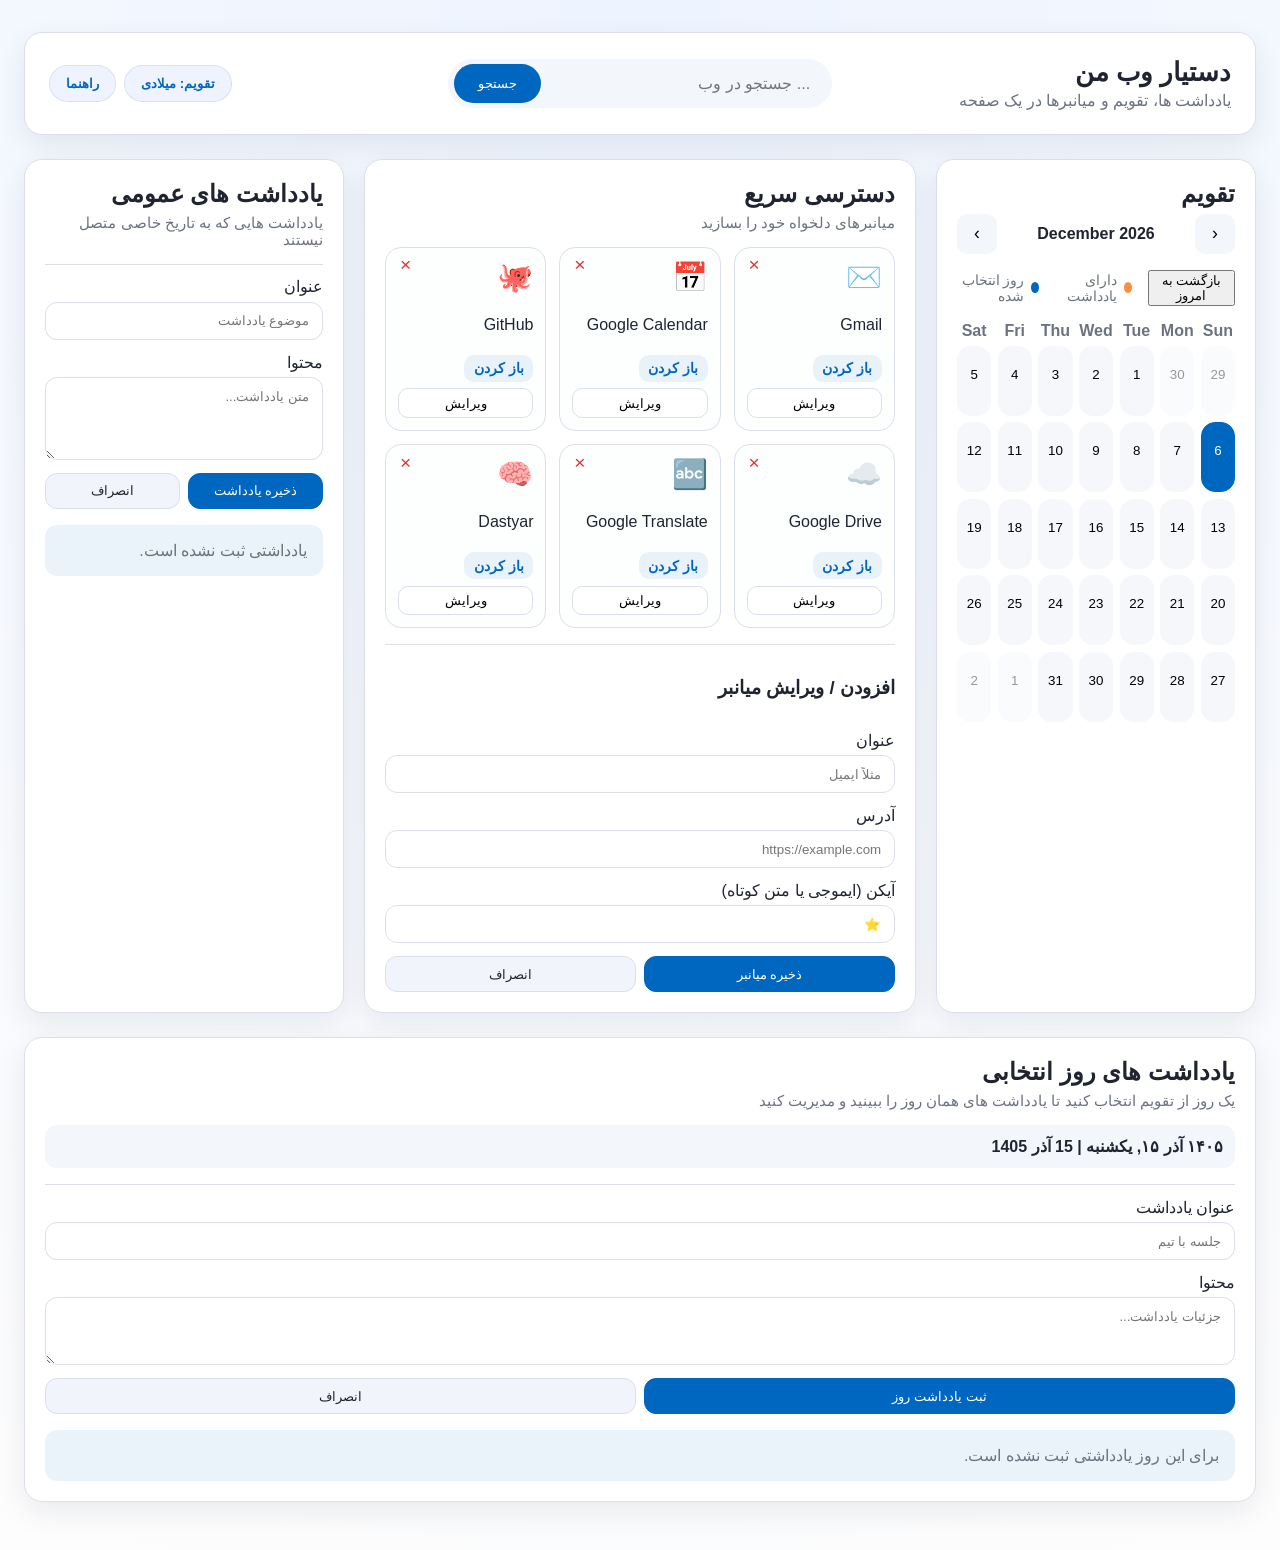
==== extension/popup.html @ 6c07d633 "first verison using libraries" ====
<!DOCTYPE html>
<html lang="fa" dir="rtl">
  <head>
    <meta charset="UTF-8" />
    <meta name="viewport" content="width=device-width, initial-scale=1.0" />
    <title>دستیار وب</title>
    <link rel="stylesheet" href="shared/styles.css" />
    <script type="module" src="shared/main.js" defer></script>
  </head>
  <body>
    <div class="app-shell">
      <header class="app-header">
        <div class="branding">
          <h1>دستیار وب من</h1>
          <p>یادداشت ها، تقویم و میانبرها در یک صفحه</p>
        </div>
        <form id="search-form" class="search-form">
          <label for="search-input" class="sr-only">عبارت جستجو</label>
          <input
            id="search-input"
            type="search"
            placeholder="... جستجو در وب"
            autocomplete="off"
          />
          <button type="submit">جستجو</button>
        </form>
        <div class="header-actions">
          <button id="calendar-mode-toggle" type="button">
            تقویم: میلادی
          </button>
          <button id="open-help" type="button">راهنما</button>
        </div>
      </header>

      <main class="app-grid">
        <section class="panel calendar-panel" id="calendar-panel">
          <div class="panel-header">
            <h2>تقویم</h2>
            <div class="calendar-controls">
              <button data-action="prev-month" type="button" aria-label="ماه قبل">
                ‹
              </button>
              <div class="calendar-current">
                <span id="calendar-month">---</span>
                <span id="calendar-year"></span>
              </div>
              <button data-action="next-month" type="button" aria-label="ماه بعد">
                ›
              </button>
            </div>
          </div>
          <div class="calendar-meta">
            <button id="calendar-today-btn" type="button">بازگشت به امروز</button>
            <div class="calendar-legend">
              <span class="legend-item">
                <span class="dot dot-has-note"></span>
                دارای یادداشت
              </span>
              <span class="legend-item">
                <span class="dot dot-selected"></span>
                روز انتخاب شده
              </span>
            </div>
          </div>
          <div class="calendar-grid" id="calendar-grid" aria-live="polite"></div>
        </section>

        <section class="panel quick-access-panel" id="quick-access-panel">
          <div class="panel-header">
            <h2>دسترسی سریع</h2>
            <p class="panel-subtitle">میانبرهای دلخواه خود را بسازید</p>
          </div>
          <div class="quick-access-grid" id="quick-access-grid"></div>
          <form id="quick-access-form" class="stacked-form">
            <h3>افزودن / ویرایش میانبر</h3>
            <input type="hidden" id="quick-link-id" />
            <div class="form-field">
              <label for="quick-link-title">عنوان</label>
              <input id="quick-link-title" type="text" placeholder="مثلاً ایمیل" required />
            </div>
            <div class="form-field">
              <label for="quick-link-url">آدرس</label>
              <input
                id="quick-link-url"
                type="url"
                placeholder="https://example.com"
                required
              />
            </div>
            <div class="form-field">
              <label for="quick-link-icon">آیکن (ایموجی یا متن کوتاه)</label>
              <input id="quick-link-icon" type="text" maxlength="3" placeholder="⭐️" />
            </div>
            <div class="form-actions">
              <button type="submit">ذخیره میانبر</button>
              <button type="button" id="quick-link-cancel">انصراف</button>
            </div>
          </form>
        </section>

        <section class="panel notes-panel" id="notes-panel">
          <div class="panel-header">
            <h2>یادداشت های عمومی</h2>
            <p class="panel-subtitle">یادداشت هایی که به تاریخ خاصی متصل نیستند</p>
          </div>
          <form id="note-form" class="stacked-form">
            <input type="hidden" id="note-id" />
            <div class="form-field">
              <label for="note-title">عنوان</label>
              <input id="note-title" type="text" placeholder="موضوع یادداشت" required />
            </div>
            <div class="form-field">
              <label for="note-content">محتوا</label>
              <textarea id="note-content" rows="4" placeholder="متن یادداشت..." required></textarea>
            </div>
            <div class="form-actions">
              <button type="submit">ذخیره یادداشت</button>
              <button type="button" id="note-cancel">انصراف</button>
            </div>
          </form>
          <div class="notes-list" id="notes-list" aria-live="polite"></div>
        </section>
      </main>

      <section class="panel date-notes-panel" id="date-notes-panel">
        <div class="panel-header">
          <h2>یادداشت های روز انتخابی</h2>
          <p class="panel-subtitle">
            یک روز از تقویم انتخاب کنید تا یادداشت های همان روز را ببینید و مدیریت کنید
          </p>
        </div>
        <div class="selected-date" id="selected-date-label">هنوز تاریخی انتخاب نشده است</div>
        <form id="date-note-form" class="stacked-form" data-disabled="true">
          <input type="hidden" id="date-note-id" />
          <div class="form-field">
            <label for="date-note-title">عنوان یادداشت</label>
            <input id="date-note-title" type="text" placeholder="جلسه با تیم" required />
          </div>
          <div class="form-field">
            <label for="date-note-content">محتوا</label>
            <textarea id="date-note-content" rows="3" placeholder="جزئیات یادداشت..." required></textarea>
          </div>
          <div class="form-actions">
            <button type="submit">ثبت یادداشت روز</button>
            <button type="button" id="date-note-cancel">انصراف</button>
          </div>
        </form>
        <div class="notes-list" id="date-notes-list"></div>
      </section>
    </div>

    <template id="quick-link-template">
      <article class="quick-link-card">
        <button class="delete" title="حذف میانبر">&times;</button>
        <div class="icon"></div>
        <div class="details">
          <p class="title"></p>
          <a class="url" target="_blank" rel="noopener noreferrer">باز کردن</a>
        </div>
        <div class="card-actions">
          <button class="edit">ویرایش</button>
        </div>
      </article>
    </template>

    <template id="note-template">
      <article class="note-card">
        <div class="note-head">
          <h3></h3>
          <span class="timestamps"></span>
        </div>
        <p class="content"></p>
        <div class="card-actions">
          <button class="edit">ویرایش</button>
          <button class="delete">حذف</button>
        </div>
      </article>
    </template>
  </body>
</html>
---- extension/shared/styles.css ----
:root {
  color-scheme: light;
  --bg: #f6f7fb;
  --panel: #ffffff;
  --border: #dcdfea;
  --primary: #0067c0;
  --primary-light: rgba(0, 103, 192, 0.08);
  --text: #1f2430;
  --text-muted: #6b7280;
  --shadow: 0 10px 30px rgba(15, 23, 42, 0.08);
  font-family: "Vazirmatn", "IRANSans", "Segoe UI", sans-serif;
}

*,
*::before,
*::after {
  box-sizing: border-box;
}

body {
  margin: 0;
  min-height: 100vh;
  background: radial-gradient(circle at top, #eef4ff, #fdfdfd);
  color: var(--text);
}

.app-shell {
  max-width: 1280px;
  margin: 0 auto;
  padding: 2rem 1.5rem 3rem;
  display: flex;
  flex-direction: column;
  gap: 1.5rem;
}

.app-header {
  background: var(--panel);
  border: 1px solid var(--border);
  border-radius: 18px;
  padding: 1.5rem;
  display: grid;
  gap: 1rem;
  grid-template-columns: repeat(auto-fit, minmax(220px, 1fr));
  align-items: center;
  box-shadow: var(--shadow);
}

.branding h1 {
  margin: 0 0 0.25rem;
  font-size: 1.6rem;
}

.branding p {
  margin: 0;
  color: var(--text-muted);
}

.search-form {
  display: flex;
  gap: 0.5rem;
  background: #f3f6fb;
  border-radius: 999px;
  padding: 0.35rem;
}

.search-form input {
  flex: 1;
  border: none;
  background: transparent;
  padding: 0.65rem 1rem;
  font-size: 1rem;
  border-radius: 999px;
}

.search-form button {
  border: none;
  background: var(--primary);
  color: #fff;
  padding: 0.65rem 1.5rem;
  border-radius: 999px;
  cursor: pointer;
}

.header-actions {
  display: flex;
  gap: 0.5rem;
  justify-content: flex-end;
}

.header-actions button {
  border-radius: 999px;
  border: 1px solid rgba(0, 0, 0, 0.08);
  padding: 0.6rem 1rem;
  background: #eef3ff;
  color: var(--primary);
  cursor: pointer;
  font-weight: 600;
  transition: background 0.2s ease, color 0.2s ease;
}

.header-actions button:hover {
  background: var(--primary);
  color: #fff;
}

.app-grid {
  display: grid;
  grid-template-columns: 320px minmax(280px, 1fr) 320px;
  gap: 1.25rem;
}

.panel {
  background: var(--panel);
  border-radius: 18px;
  border: 1px solid var(--border);
  padding: 1.25rem;
  box-shadow: var(--shadow);
  display: flex;
  flex-direction: column;
  gap: 1rem;
}

.panel-header {
  display: flex;
  flex-direction: column;
  gap: 0.35rem;
}

.panel-header h2 {
  margin: 0;
}

.panel-subtitle {
  margin: 0;
  color: var(--text-muted);
  font-size: 0.92rem;
}

.calendar-controls {
  display: flex;
  align-items: center;
  justify-content: space-between;
  gap: 0.75rem;
}

.calendar-controls button {
  border: none;
  background: #f3f6fb;
  width: 2.5rem;
  height: 2.5rem;
  border-radius: 10px;
  cursor: pointer;
  font-size: 1.1rem;
}

.calendar-current {
  text-align: center;
  font-weight: 600;
}

.calendar-meta {
  display: flex;
  align-items: center;
  justify-content: space-between;
  gap: 1rem;
}

.calendar-legend {
  display: flex;
  gap: 1rem;
  font-size: 0.85rem;
  color: var(--text-muted);
}

.legend-item {
  display: flex;
  align-items: center;
  gap: 0.4rem;
}

.dot {
  width: 0.7rem;
  height: 0.7rem;
  border-radius: 50%;
  display: inline-block;
}

.dot-has-note {
  background: #ff8f3f;
}

.dot-selected {
  background: var(--primary);
}

.calendar-grid {
  display: grid;
  grid-template-columns: repeat(7, minmax(0, 1fr));
  gap: 0.4rem;
}

.weekday {
  text-align: center;
  font-weight: 600;
  color: var(--text-muted);
}

.calendar-cell {
  border: none;
  border-radius: 14px;
  padding: 0.65rem 0.35rem;
  min-height: 70px;
  background: #f5f7fb;
  display: flex;
  flex-direction: column;
  align-items: center;
  justify-content: center;
  gap: 0.4rem;
  cursor: pointer;
  position: relative;
  transition: transform 0.15s ease, background 0.15s ease;
}

.calendar-cell:hover {
  transform: translateY(-2px);
}

.calendar-cell.muted {
  opacity: 0.4;
}

.calendar-cell.today {
  border: 1px solid var(--primary);
}

.calendar-cell.selected {
  background: var(--primary);
  color: #fff;
}

.calendar-cell.has-note .note-dot {
  background: #ff8f3f;
  opacity: 1;
}

.note-dot {
  width: 0.4rem;
  height: 0.4rem;
  border-radius: 50%;
  background: transparent;
}

.quick-access-grid {
  display: grid;
  grid-template-columns: repeat(auto-fill, minmax(140px, 1fr));
  gap: 0.8rem;
}

.quick-link-card {
  position: relative;
  border: 1px solid var(--border);
  border-radius: 16px;
  padding: 0.75rem;
  display: flex;
  flex-direction: column;
  gap: 0.4rem;
  background: #fdfefe;
}

.quick-link-card .delete {
  position: absolute;
  top: 0.35rem;
  left: 0.5rem;
  border: none;
  background: transparent;
  color: #d33;
  font-size: 1.2rem;
  cursor: pointer;
}

.quick-link-card .icon {
  font-size: 1.8rem;
}

.quick-link-card .url {
  display: inline-flex;
  align-items: center;
  justify-content: center;
  gap: 0.3rem;
  margin-top: 0.3rem;
  padding: 0.35rem 0.6rem;
  border-radius: 10px;
  font-size: 0.88rem;
  font-weight: 600;
  color: var(--primary);
  background: var(--primary-light);
  text-decoration: none;
}

.card-actions {
  display: flex;
  gap: 0.4rem;
}

.card-actions button {
  flex: 1;
  border: 1px solid var(--border);
  border-radius: 10px;
  background: var(--panel);
  cursor: pointer;
  padding: 0.4rem;
}

.stacked-form {
  display: flex;
  flex-direction: column;
  gap: 0.8rem;
  border-top: 1px solid var(--border);
  padding-top: 0.8rem;
}

.form-field {
  display: flex;
  flex-direction: column;
  gap: 0.35rem;
}

.form-field input,
.form-field textarea {
  border: 1px solid var(--border);
  border-radius: 12px;
  padding: 0.65rem 0.8rem;
  font-family: inherit;
  background: #fff;
  color: var(--text);
}

.form-actions {
  display: flex;
  gap: 0.5rem;
}

.form-actions button {
  flex: 1;
  border-radius: 12px;
  padding: 0.6rem 1rem;
  cursor: pointer;
  border: 1px solid transparent;
}

.form-actions button[type="submit"] {
  background: var(--primary);
  color: #fff;
  border-color: var(--primary);
}

.form-actions button[type="button"] {
  border-color: var(--border);
  background: #f2f4fb;
  color: var(--text);
}

.notes-list {
  display: flex;
  flex-direction: column;
  gap: 0.65rem;
}

.note-card {
  border: 1px solid var(--border);
  border-radius: 16px;
  padding: 0.8rem;
  display: flex;
  flex-direction: column;
  gap: 0.5rem;
}

.note-head {
  display: flex;
  align-items: baseline;
  justify-content: space-between;
  gap: 0.5rem;
}

.note-head h3 {
  margin: 0;
  font-size: 1.05rem;
}

.note-head .timestamps {
  font-size: 0.8rem;
  color: var(--text-muted);
}

.note-card .content {
  margin: 0;
  color: #1f2937;
  line-height: 1.5;
}

.empty-placeholder {
  margin: 0;
  padding: 1rem;
  border-radius: 12px;
  background: var(--primary-light);
  color: var(--text-muted);
}

.selected-date {
  font-weight: 600;
  padding: 0.75rem;
  border-radius: 12px;
  background: #f3f6fb;
}

.date-notes-panel form[data-disabled="true"] {
  pointer-events: none;
  opacity: 0.6;
}

.sr-only {
  position: absolute;
  width: 1px;
  height: 1px;
  padding: 0;
  margin: -1px;
  overflow: hidden;
  clip: rect(0, 0, 0, 0);
  border: 0;
}

@media (max-width: 1100px) {
  .app-grid {
    grid-template-columns: repeat(2, minmax(0, 1fr));
  }
}

@media (max-width: 840px) {
  .app-header {
    grid-template-columns: 1fr;
    text-align: center;
  }

  .header-actions {
    justify-content: center;
  }

  .app-grid {
    grid-template-columns: 1fr;
  }
}

@media (max-width: 520px) {
  .app-shell {
    padding: 1.5rem 1rem;
  }

  .calendar-grid {
    gap: 0.25rem;
  }

  .calendar-cell {
    min-height: 60px;
  }
}
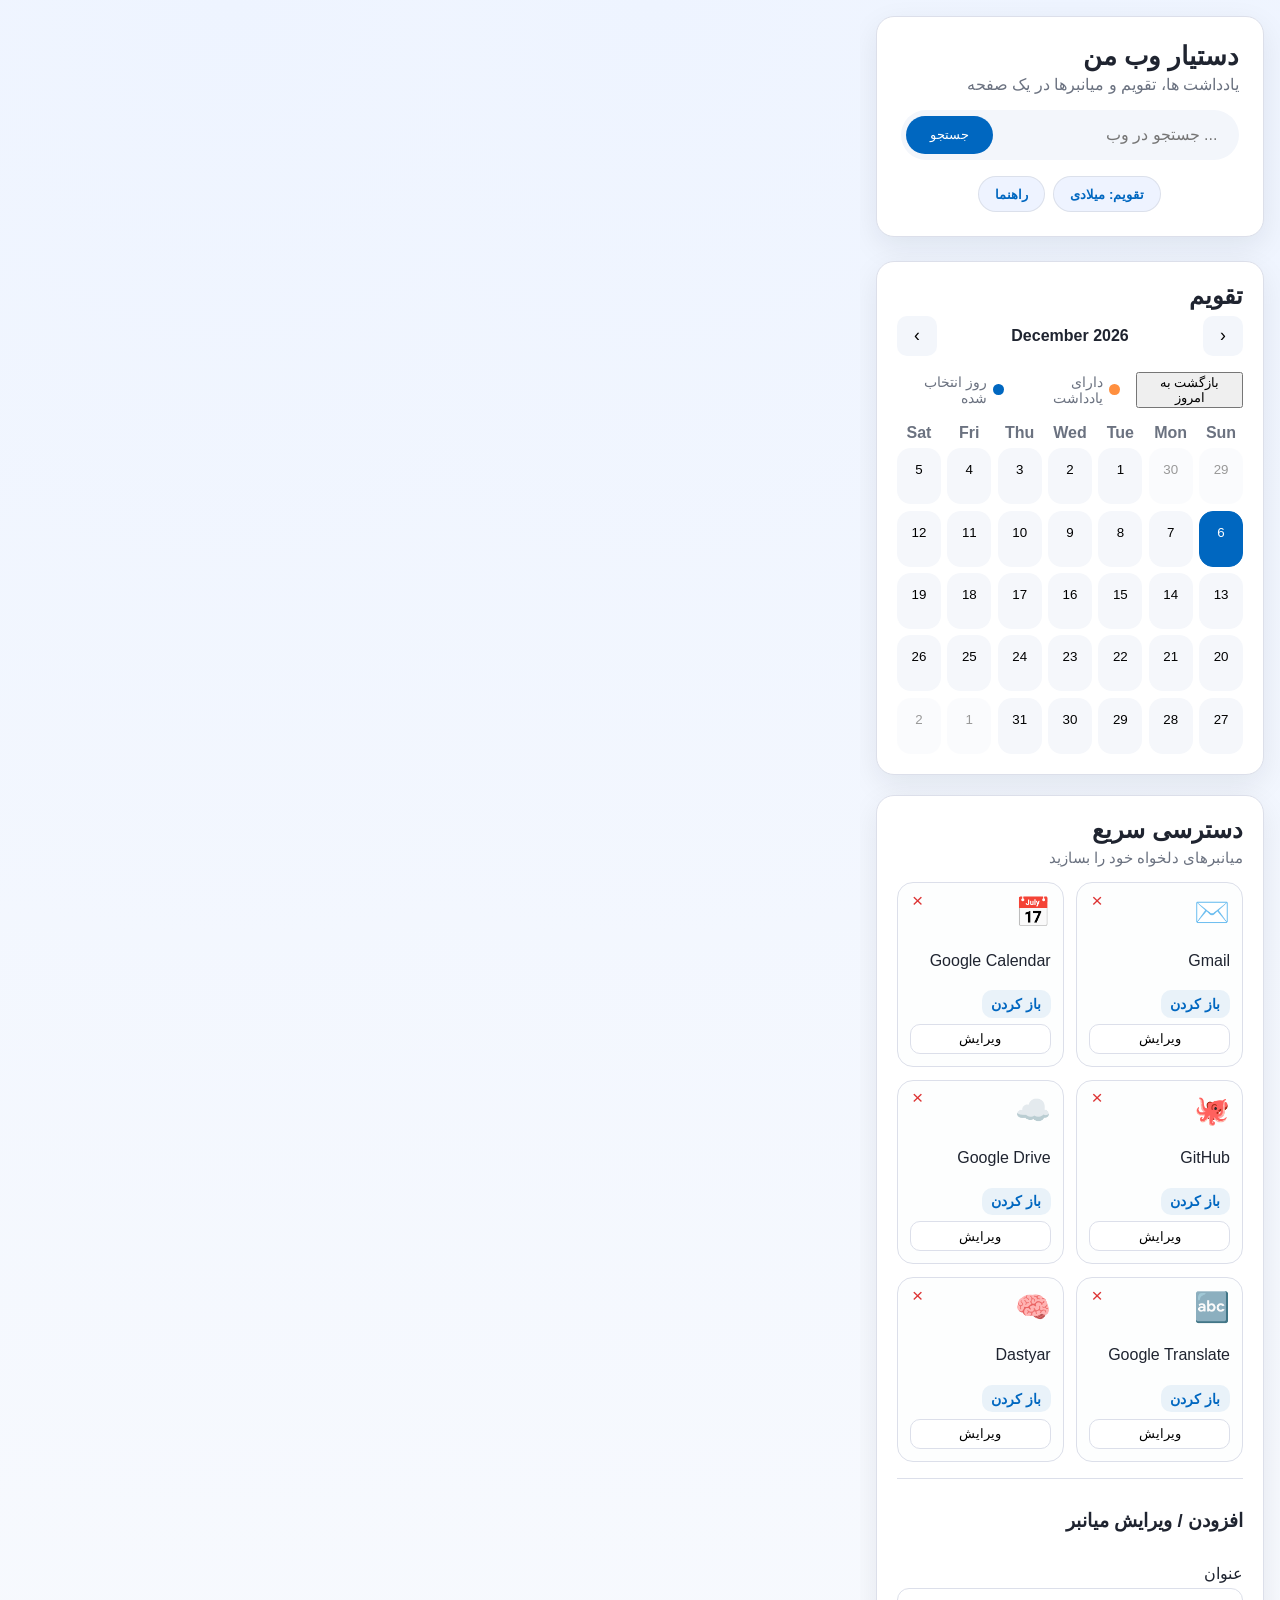
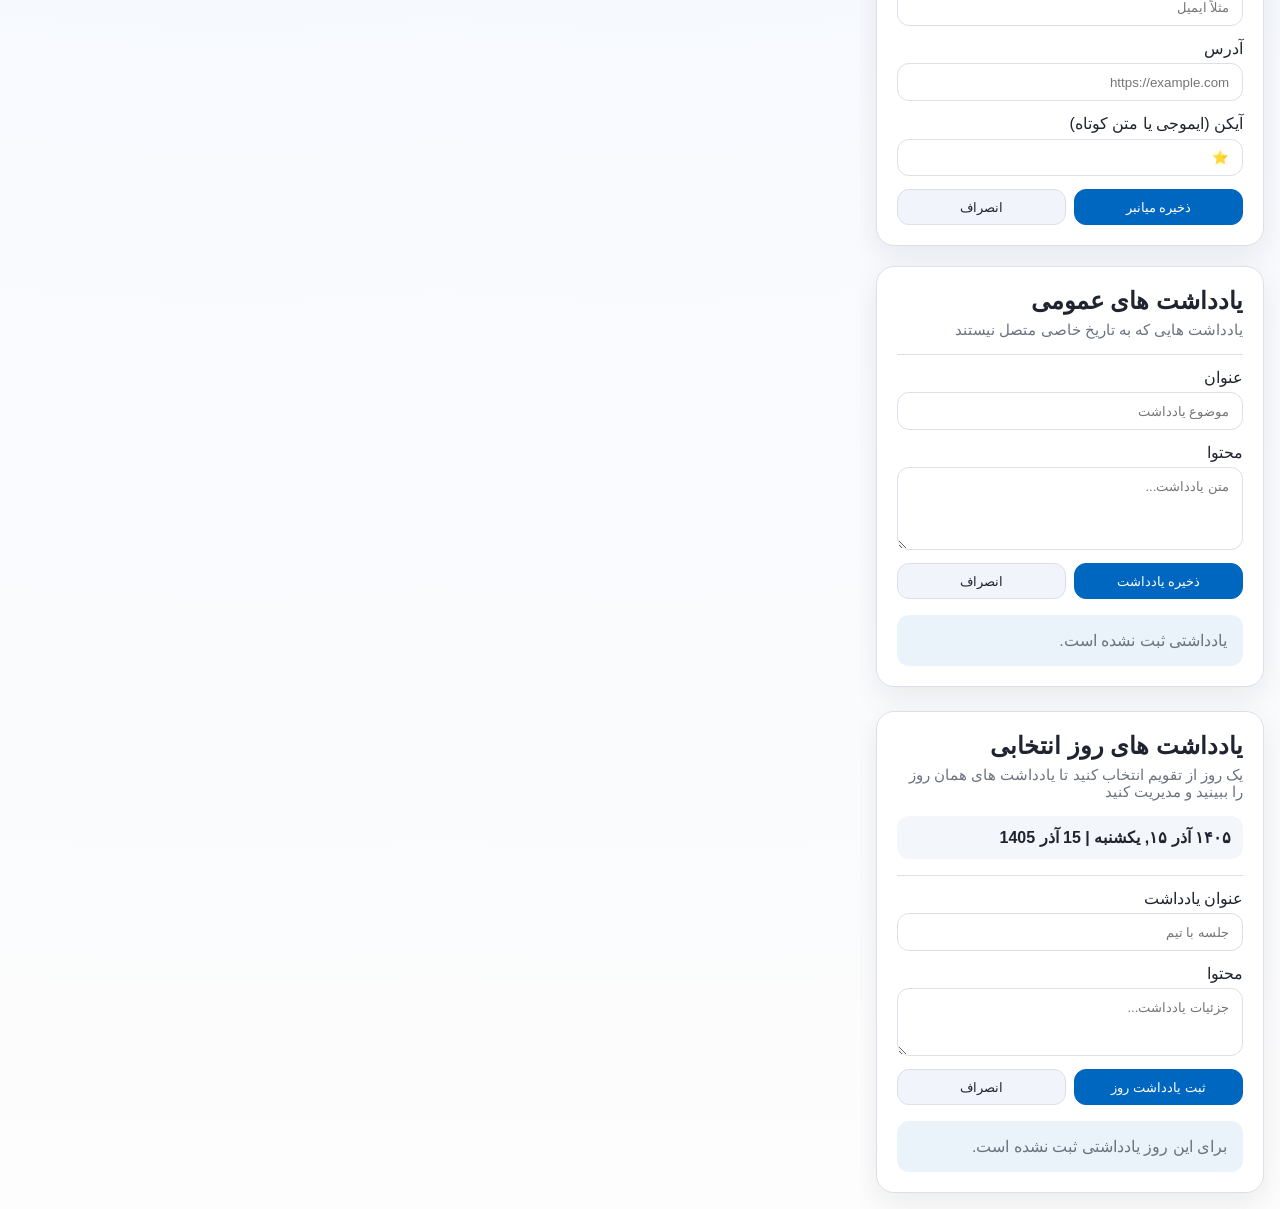
==== commit 2c064b5a: "edit extension pop-up" ====
--- a/extension/popup.html
+++ b/extension/popup.html
@@ -1,11 +1,11 @@
 <!DOCTYPE html>
-<html lang="fa" dir="rtl">
+<html lang="fa" dir="rtl" class="is-extension">
   <head>
     <meta charset="UTF-8" />
     <meta name="viewport" content="width=device-width, initial-scale=1.0" />
     <title>دستیار وب</title>
     <link rel="stylesheet" href="shared/styles.css" />
-    <script type="module" src="shared/main.js" defer></script>
+    <script src="shared/app.js" defer></script>
   </head>
   <body>
     <div class="app-shell">
--- a/extension/shared/styles.css
+++ b/extension/shared/styles.css
@@ -24,6 +24,36 @@
   color: var(--text);
 }
 
+/* Extension popup sizing: constrain to a comfortable width/height */
+html.is-extension,
+html.is-extension body {
+  width: 420px;
+  min-width: 420px;
+  max-width: 420px;
+  min-height: 620px;
+  overflow-y: auto;
+}
+
+html.is-extension .app-shell {
+  padding: 1rem;
+}
+
+html.is-extension .app-header {
+  grid-template-columns: 1fr;
+}
+
+html.is-extension .header-actions {
+  justify-content: center;
+}
+
+html.is-extension .app-grid {
+  grid-template-columns: 1fr;
+}
+
+html.is-extension .calendar-cell {
+  min-height: 56px;
+}
+
 .app-shell {
   max-width: 1280px;
   margin: 0 auto;
